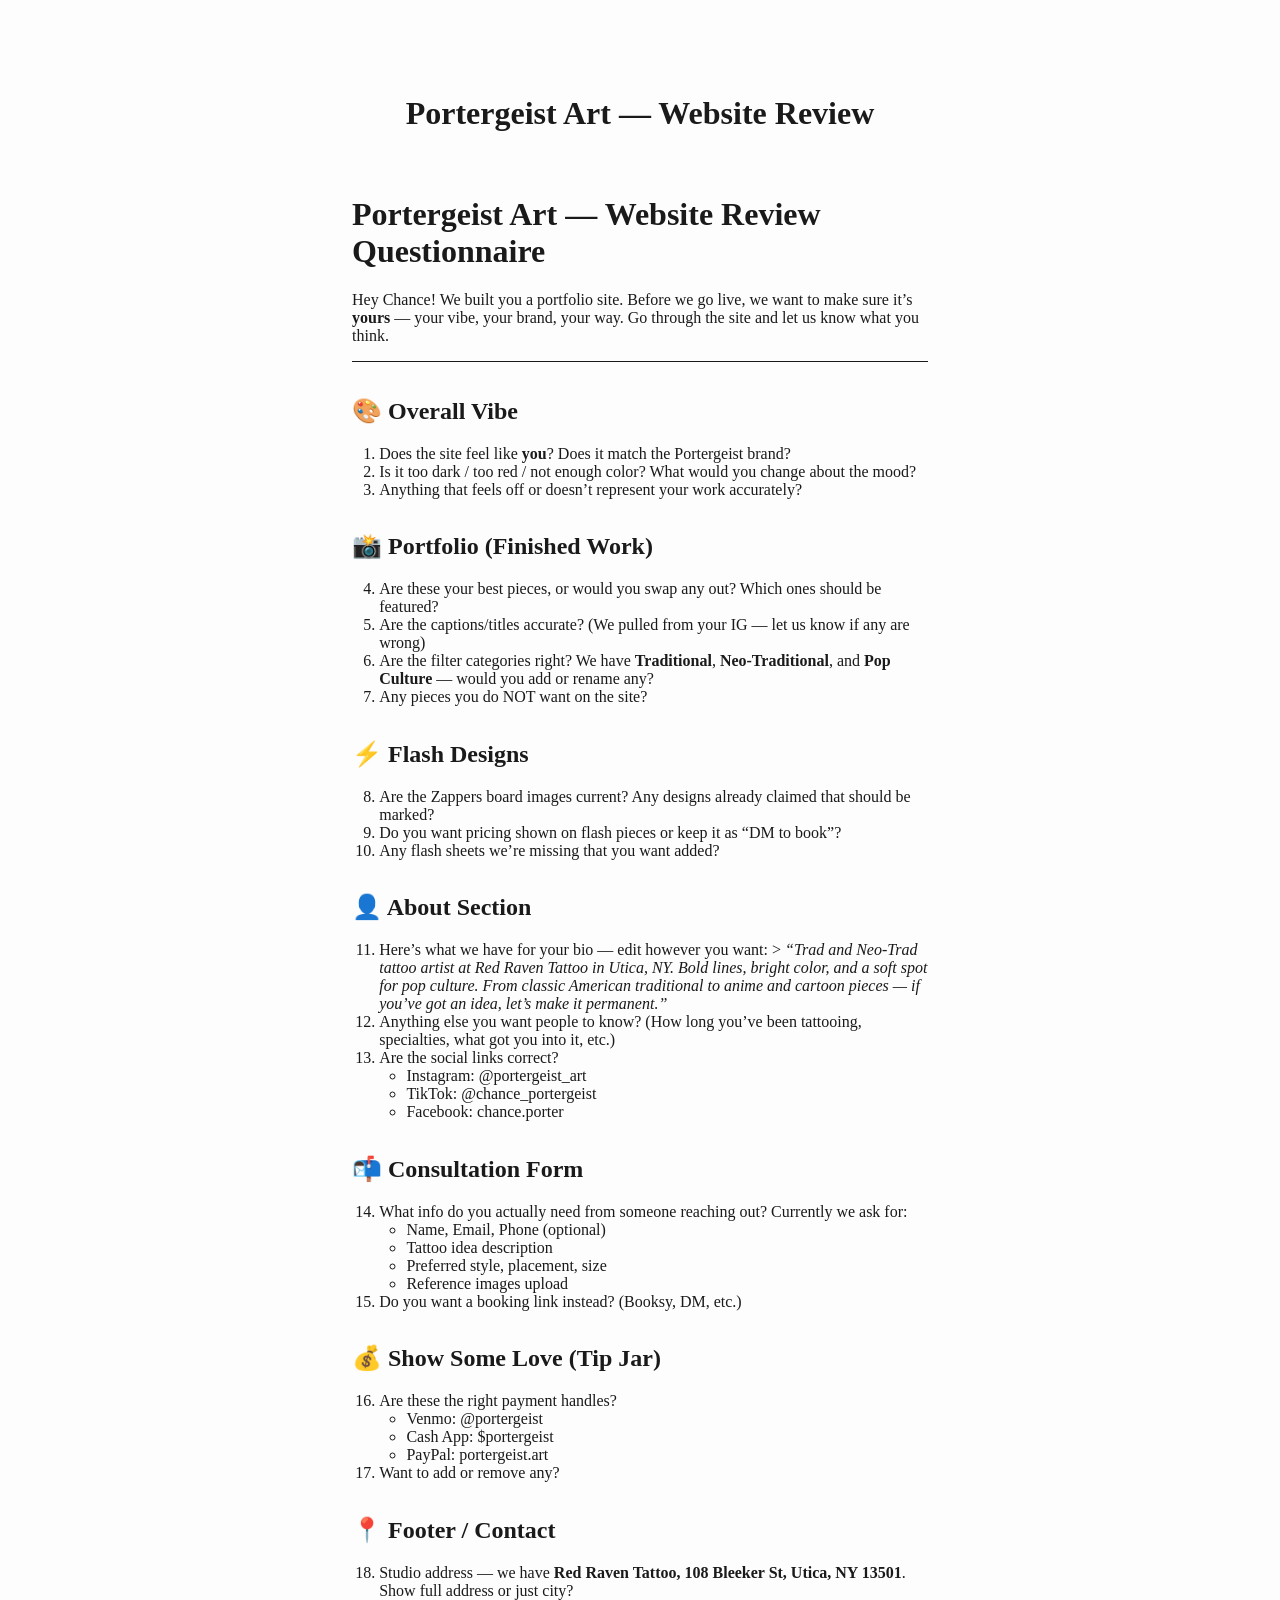
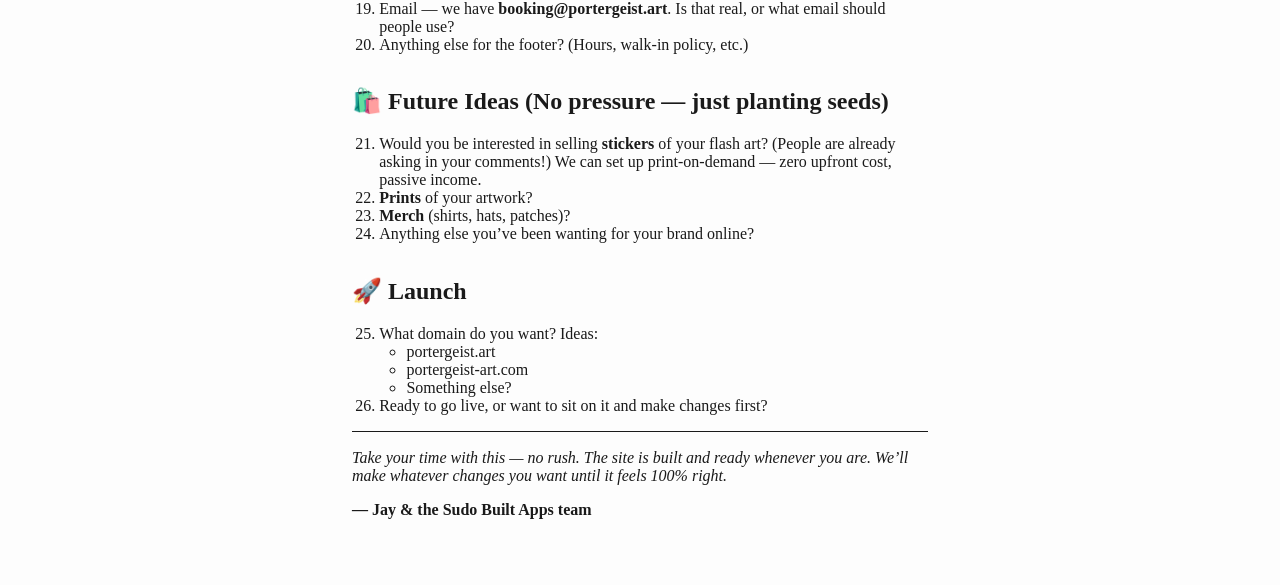
==== client-questionnaire-temp.html @ 1c32aead "Portergeist Art - tattoo portfolio site for Chance Porter" ====
<!DOCTYPE html>
<html xmlns="http://www.w3.org/1999/xhtml">
<head>
  <meta charset="utf-8" />
  <meta name="generator" content="pandoc" />
  <meta name="viewport" content="width=device-width, initial-scale=1.0, user-scalable=yes" />
  <title>Portergeist Art — Website Review</title>
  <style>
    /* Default styles provided by pandoc.
    ** See https://pandoc.org/MANUAL.html#variables-for-html for config info.
    */
    html {
      color: #1a1a1a;
      background-color: #fdfdfd;
    }
    body {
      margin: 0 auto;
      max-width: 36em;
      padding-left: 50px;
      padding-right: 50px;
      padding-top: 50px;
      padding-bottom: 50px;
      hyphens: auto;
      overflow-wrap: break-word;
      text-rendering: optimizeLegibility;
      font-kerning: normal;
    }
    @media (max-width: 600px) {
      body {
        font-size: 0.9em;
        padding: 12px;
      }
      h1 {
        font-size: 1.8em;
      }
    }
    @media print {
      html {
        background-color: white;
      }
      body {
        background-color: transparent;
        color: black;
        font-size: 12pt;
      }
      p, h2, h3 {
        orphans: 3;
        widows: 3;
      }
      h2, h3, h4 {
        page-break-after: avoid;
      }
    }
    p {
      margin: 1em 0;
    }
    a {
      color: #1a1a1a;
    }
    a:visited {
      color: #1a1a1a;
    }
    img {
      max-width: 100%;
    }
    svg {
      height: auto;
      max-width: 100%;
    }
    h1, h2, h3, h4, h5, h6 {
      margin-top: 1.4em;
    }
    h5, h6 {
      font-size: 1em;
      font-style: italic;
    }
    h6 {
      font-weight: normal;
    }
    ol, ul {
      padding-left: 1.7em;
      margin-top: 1em;
    }
    li > ol, li > ul {
      margin-top: 0;
    }
    blockquote {
      margin: 1em 0 1em 1.7em;
      padding-left: 1em;
      border-left: 2px solid #e6e6e6;
      color: #606060;
    }
    code {
      font-family: Menlo, Monaco, Consolas, 'Lucida Console', monospace;
      font-size: 85%;
      margin: 0;
      hyphens: manual;
    }
    pre {
      margin: 1em 0;
      overflow: auto;
    }
    pre code {
      padding: 0;
      overflow: visible;
      overflow-wrap: normal;
    }
    .sourceCode {
     background-color: transparent;
     overflow: visible;
    }
    hr {
      border: none;
      border-top: 1px solid #1a1a1a;
      height: 1px;
      margin: 1em 0;
    }
    table {
      margin: 1em 0;
      border-collapse: collapse;
      width: 100%;
      overflow-x: auto;
      display: block;
      font-variant-numeric: lining-nums tabular-nums;
    }
    table caption {
      margin-bottom: 0.75em;
    }
    tbody {
      margin-top: 0.5em;
      border-top: 1px solid #1a1a1a;
      border-bottom: 1px solid #1a1a1a;
    }
    th {
      border-top: 1px solid #1a1a1a;
      padding: 0.25em 0.5em 0.25em 0.5em;
    }
    td {
      padding: 0.125em 0.5em 0.25em 0.5em;
    }
    header {
      margin-bottom: 4em;
      text-align: center;
    }
    #TOC li {
      list-style: none;
    }
    #TOC ul {
      padding-left: 1.3em;
    }
    #TOC > ul {
      padding-left: 0;
    }
    #TOC a:not(:hover) {
      text-decoration: none;
    }
    code{white-space: pre-wrap;}
    span.smallcaps{font-variant: small-caps;}
    div.columns{display: flex; gap: min(4vw, 1.5em);}
    div.column{flex: auto; overflow-x: auto;}
    div.hanging-indent{margin-left: 1.5em; text-indent: -1.5em;}
    /* The extra [class] is a hack that increases specificity enough to
       override a similar rule in reveal.js */
    ul.task-list[class]{list-style: none;}
    ul.task-list li input[type="checkbox"] {
      font-size: inherit;
      width: 0.8em;
      margin: 0 0.8em 0.2em -1.6em;
      vertical-align: middle;
    }
    .display.math{display: block; text-align: center; margin: 0.5rem auto;}
  </style>
</head>
<body>
<header id="title-block-header">
<h1 class="title">Portergeist Art — Website Review</h1>
</header>
<h1 id="portergeist-art-website-review-questionnaire">Portergeist Art —
Website Review Questionnaire</h1>
<p>Hey Chance! We built you a portfolio site. Before we go live, we want
to make sure it’s <strong>yours</strong> — your vibe, your brand, your
way. Go through the site and let us know what you think.</p>
<hr />
<h2 id="overall-vibe">🎨 Overall Vibe</h2>
<ol type="1">
<li>Does the site feel like <strong>you</strong>? Does it match the
Portergeist brand?</li>
<li>Is it too dark / too red / not enough color? What would you change
about the mood?</li>
<li>Anything that feels off or doesn’t represent your work
accurately?</li>
</ol>
<h2 id="portfolio-finished-work">📸 Portfolio (Finished Work)</h2>
<ol start="4" type="1">
<li>Are these your best pieces, or would you swap any out? Which ones
should be featured?</li>
<li>Are the captions/titles accurate? (We pulled from your IG — let us
know if any are wrong)</li>
<li>Are the filter categories right? We have
<strong>Traditional</strong>, <strong>Neo-Traditional</strong>, and
<strong>Pop Culture</strong> — would you add or rename any?</li>
<li>Any pieces you do NOT want on the site?</li>
</ol>
<h2 id="flash-designs">⚡ Flash Designs</h2>
<ol start="8" type="1">
<li>Are the Zappers board images current? Any designs already claimed
that should be marked?</li>
<li>Do you want pricing shown on flash pieces or keep it as “DM to
book”?</li>
<li>Any flash sheets we’re missing that you want added?</li>
</ol>
<h2 id="about-section">👤 About Section</h2>
<ol start="11" type="1">
<li>Here’s what we have for your bio — edit however you want: &gt;
<em>“Trad and Neo-Trad tattoo artist at Red Raven Tattoo in Utica, NY.
Bold lines, bright color, and a soft spot for pop culture. From classic
American traditional to anime and cartoon pieces — if you’ve got an
idea, let’s make it permanent.”</em></li>
<li>Anything else you want people to know? (How long you’ve been
tattooing, specialties, what got you into it, etc.)</li>
<li>Are the social links correct?
<ul>
<li>Instagram: <span class="citation"
data-cites="portergeist_art">@portergeist_art</span></li>
<li>TikTok: <span class="citation"
data-cites="chance_portergeist">@chance_portergeist</span></li>
<li>Facebook: chance.porter</li>
</ul></li>
</ol>
<h2 id="consultation-form">📬 Consultation Form</h2>
<ol start="14" type="1">
<li>What info do you actually need from someone reaching out? Currently
we ask for:
<ul>
<li>Name, Email, Phone (optional)</li>
<li>Tattoo idea description</li>
<li>Preferred style, placement, size</li>
<li>Reference images upload</li>
</ul></li>
<li>Do you want a booking link instead? (Booksy, DM, etc.)</li>
</ol>
<h2 id="show-some-love-tip-jar">💰 Show Some Love (Tip Jar)</h2>
<ol start="16" type="1">
<li>Are these the right payment handles?
<ul>
<li>Venmo: <span class="citation"
data-cites="portergeist">@portergeist</span></li>
<li>Cash App: $portergeist</li>
<li>PayPal: portergeist.art</li>
</ul></li>
<li>Want to add or remove any?</li>
</ol>
<h2 id="footer-contact">📍 Footer / Contact</h2>
<ol start="18" type="1">
<li>Studio address — we have <strong>Red Raven Tattoo, 108 Bleeker St,
Utica, NY 13501</strong>. Show full address or just city?</li>
<li>Email — we have <strong>booking@portergeist.art</strong>. Is that
real, or what email should people use?</li>
<li>Anything else for the footer? (Hours, walk-in policy, etc.)</li>
</ol>
<h2 id="future-ideas-no-pressure-just-planting-seeds">🛍️ Future Ideas
(No pressure — just planting seeds)</h2>
<ol start="21" type="1">
<li>Would you be interested in selling <strong>stickers</strong> of your
flash art? (People are already asking in your comments!) We can set up
print-on-demand — zero upfront cost, passive income.</li>
<li><strong>Prints</strong> of your artwork?</li>
<li><strong>Merch</strong> (shirts, hats, patches)?</li>
<li>Anything else you’ve been wanting for your brand online?</li>
</ol>
<h2 id="launch">🚀 Launch</h2>
<ol start="25" type="1">
<li>What domain do you want? Ideas:
<ul>
<li>portergeist.art</li>
<li>portergeist-art.com</li>
<li>Something else?</li>
</ul></li>
<li>Ready to go live, or want to sit on it and make changes first?</li>
</ol>
<hr />
<p><em>Take your time with this — no rush. The site is built and ready
whenever you are. We’ll make whatever changes you want until it feels
100% right.</em></p>
<p><strong>— Jay &amp; the Sudo Built Apps team</strong></p>
</body>
</html>
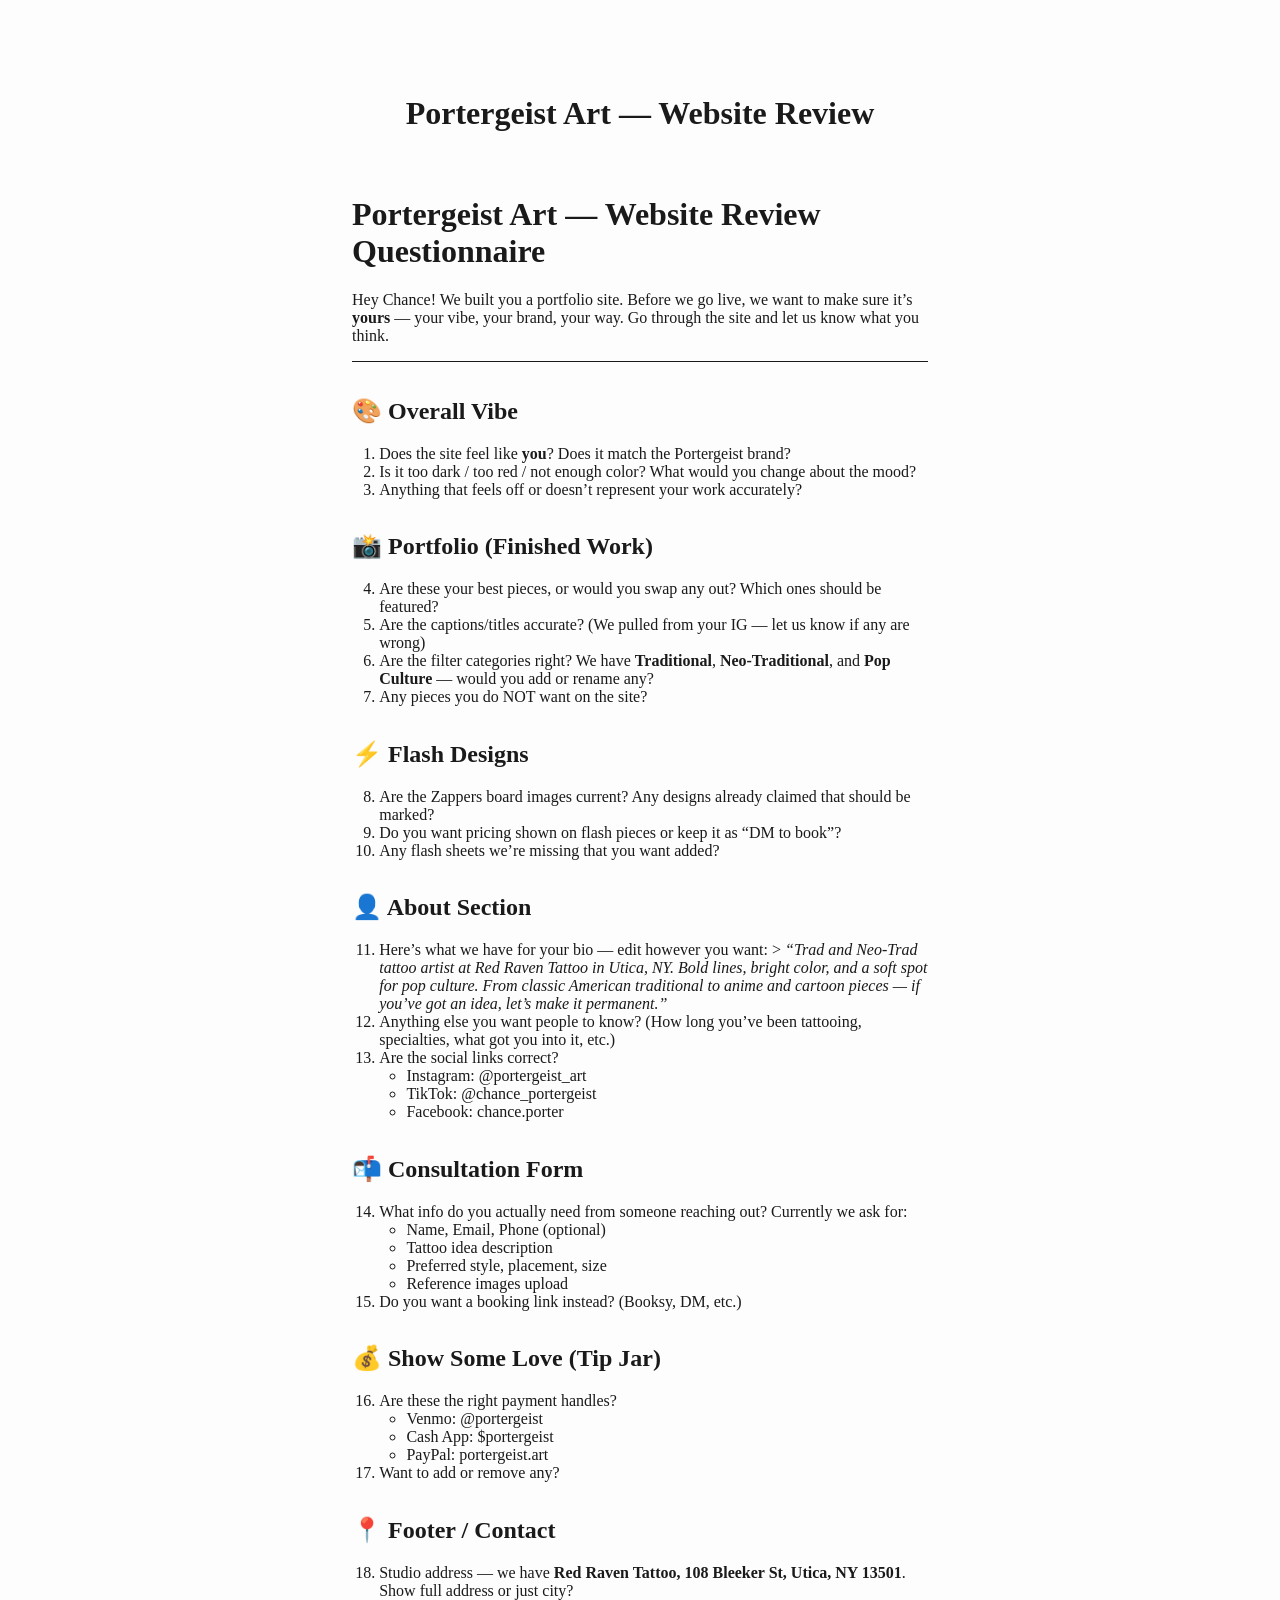
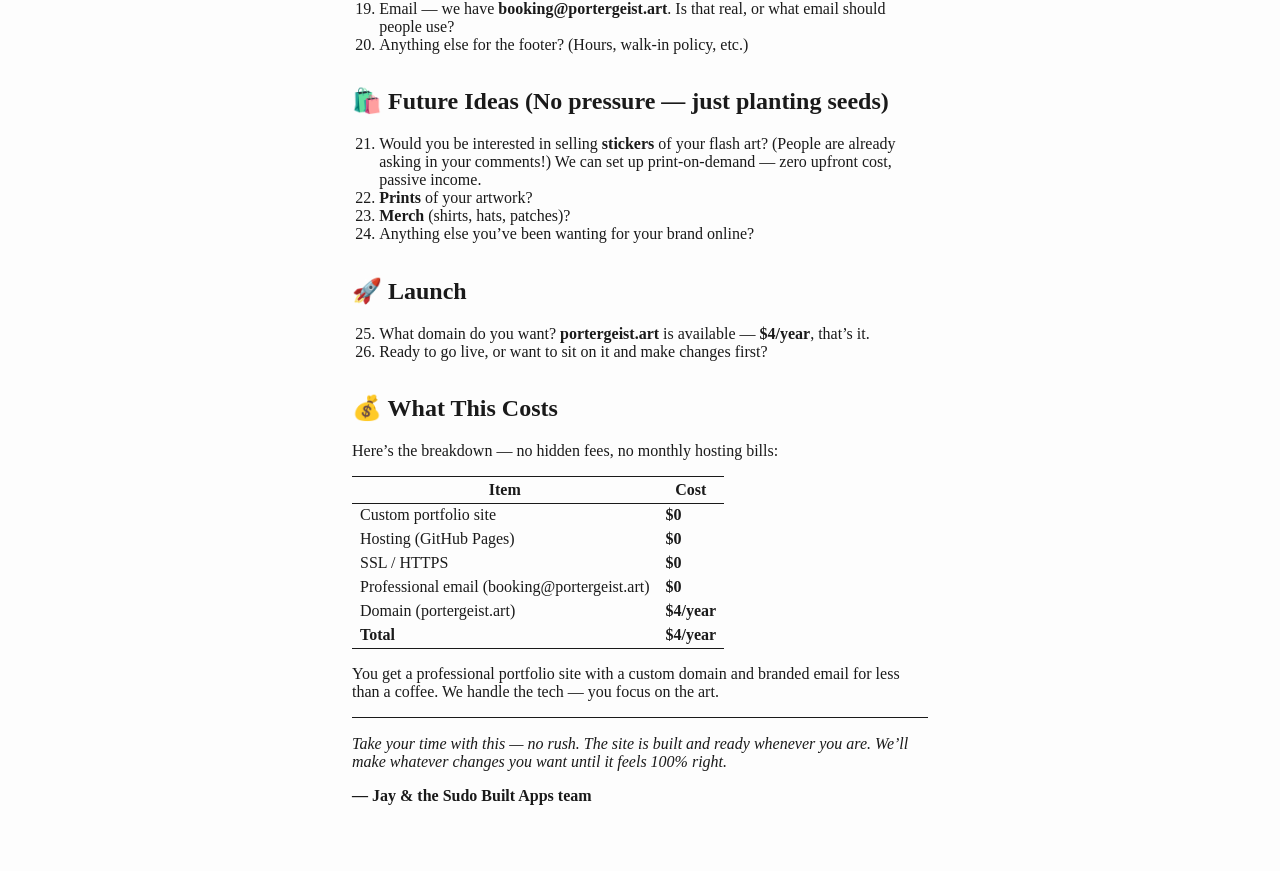
==== commit 7e12b034: "Update questionnaire with pricing, regenerate docs" ====
--- a/client-questionnaire-temp.html
+++ b/client-questionnaire-temp.html
@@ -270,14 +270,49 @@
 </ol>
 <h2 id="launch">🚀 Launch</h2>
 <ol start="25" type="1">
-<li>What domain do you want? Ideas:
-<ul>
-<li>portergeist.art</li>
-<li>portergeist-art.com</li>
-<li>Something else?</li>
-</ul></li>
+<li>What domain do you want? <strong>portergeist.art</strong> is
+available — <strong>$4/year</strong>, that’s it.</li>
 <li>Ready to go live, or want to sit on it and make changes first?</li>
 </ol>
+<h2 id="what-this-costs">💰 What This Costs</h2>
+<p>Here’s the breakdown — no hidden fees, no monthly hosting bills:</p>
+<table>
+<thead>
+<tr>
+<th>Item</th>
+<th>Cost</th>
+</tr>
+</thead>
+<tbody>
+<tr>
+<td>Custom portfolio site</td>
+<td><strong>$0</strong></td>
+</tr>
+<tr>
+<td>Hosting (GitHub Pages)</td>
+<td><strong>$0</strong></td>
+</tr>
+<tr>
+<td>SSL / HTTPS</td>
+<td><strong>$0</strong></td>
+</tr>
+<tr>
+<td>Professional email (booking@portergeist.art)</td>
+<td><strong>$0</strong></td>
+</tr>
+<tr>
+<td>Domain (portergeist.art)</td>
+<td><strong>$4/year</strong></td>
+</tr>
+<tr>
+<td><strong>Total</strong></td>
+<td><strong>$4/year</strong></td>
+</tr>
+</tbody>
+</table>
+<p>You get a professional portfolio site with a custom domain and
+branded email for less than a coffee. We handle the tech — you focus on
+the art.</p>
 <hr />
 <p><em>Take your time with this — no rush. The site is built and ready
 whenever you are. We’ll make whatever changes you want until it feels
